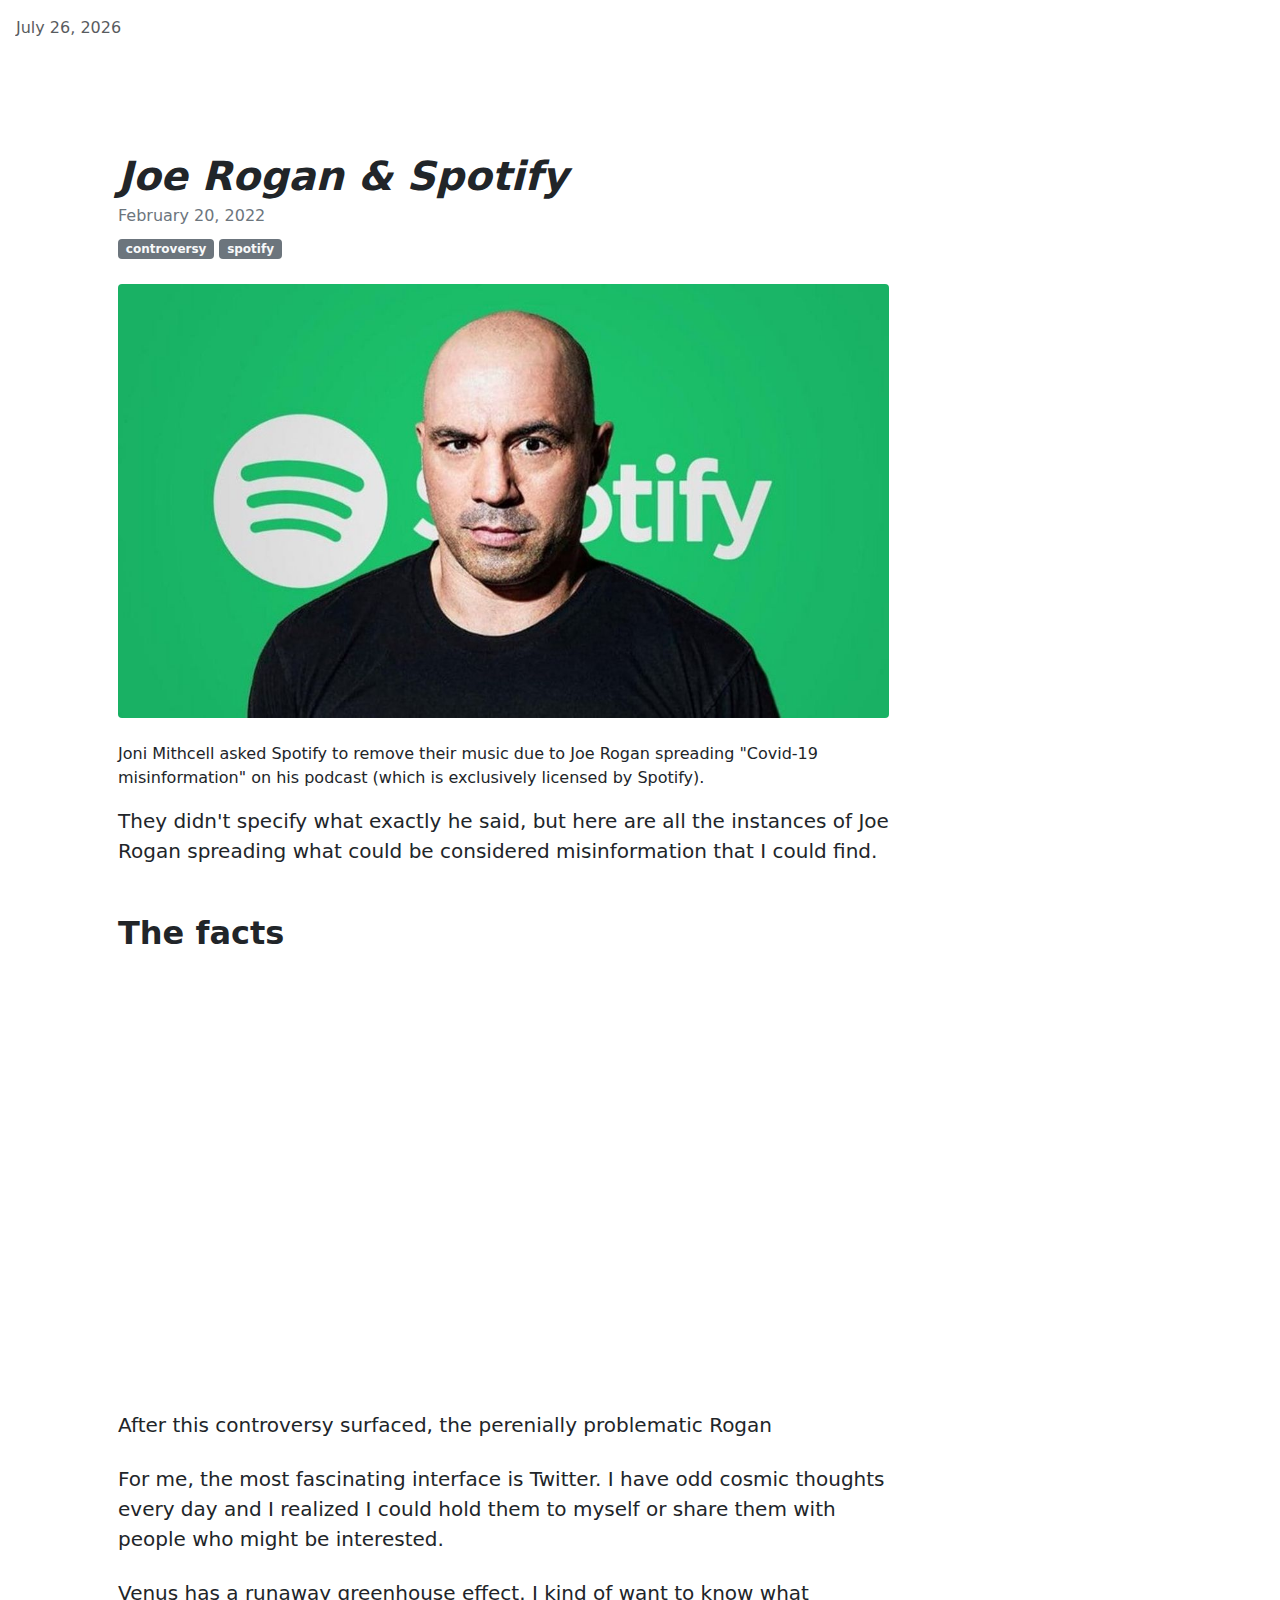
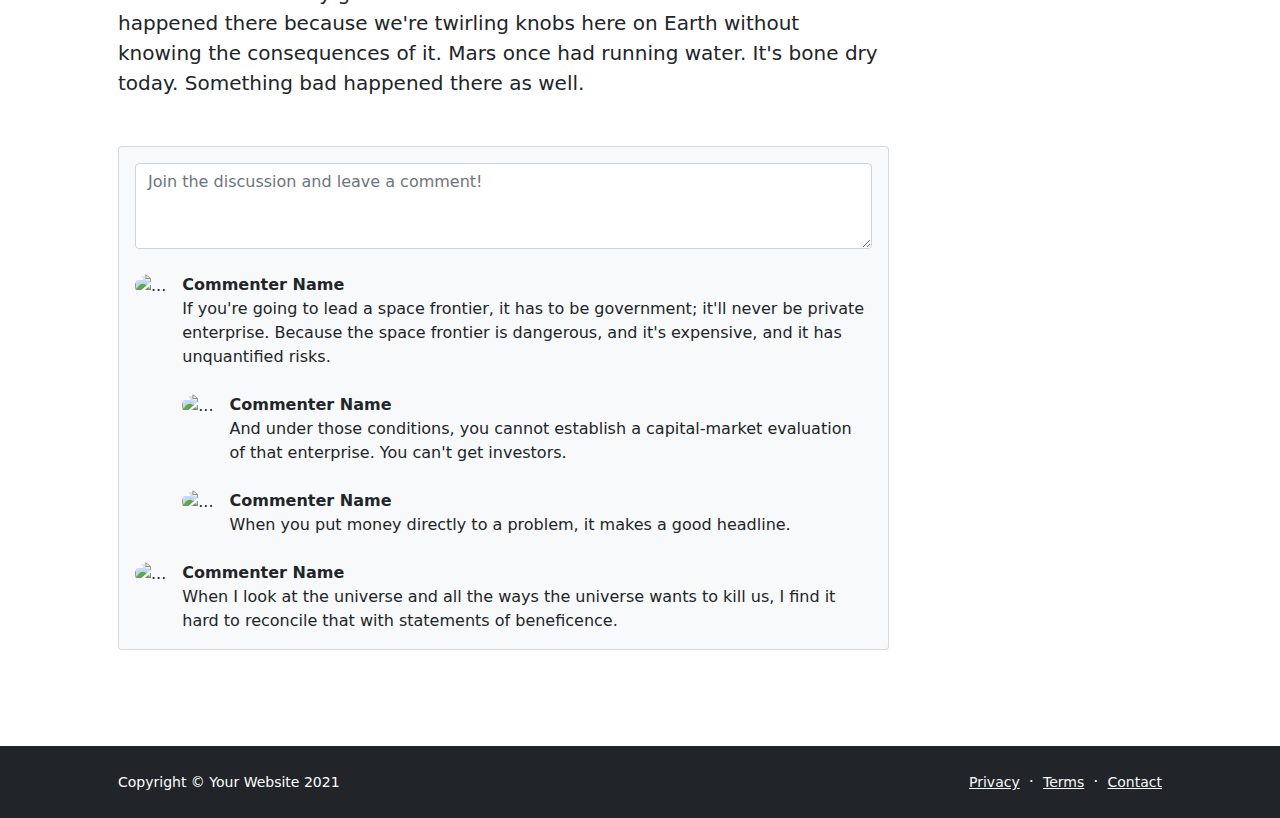
==== 3-1-2022-Joe-Rogan.html @ 2285476a "initial" ====
<!DOCTYPE html>
<html lang="en">
    <head>
        <meta charset="utf-8" />
        <meta name="viewport" content="width=device-width, initial-scale=1, shrink-to-fit=no" />
        <meta name="description" content="" />
        <meta name="author" content="" />
        <title>Joe Rogan and Spotify</title>
        <!-- Favicon-->
        <link rel="icon" type="image/x-icon" href="assets/favicon.ico" />
        <!-- Bootstrap icons-->
        <link href="https://cdn.jsdelivr.net/npm/bootstrap-icons@1.5.0/font/bootstrap-icons.css" rel="stylesheet" />
        <!-- Core theme CSS (includes Bootstrap)-->
        <link href="css/styles.css" rel="stylesheet" />
    </head>
    <body class="d-flex flex-column">
        <div id="top-of-site-pixel-anchor"></div>
        <main class="flex-shrink-0">
            <!-- Navigation-->
            <div class="d-flex flex-row justify-content-between bg-white w-100" id="nav-bar">
              <span id="spanDate" class="opacity-75 mx-3 my-3 "></span>
              <p id="scroll-appear-title" class="h1 my-2 d-none">FABRICE NEWS</p>
              <span id="spanDateClone" style="color:white"></span>
            </div>
            <!-- Page Content-->
            <section class="py-5">
                <div class="container px-5 my-5">
                    <div class="row gx-5">
                        <!-- Article Author -->
                        <!-- <div class="col-lg-3">
                            <div class="d-flex align-items-center mt-lg-5 mb-4">
                                <img class="img-fluid rounded-circle" src="https://dummyimage.com/50x50/ced4da/6c757d.jpg" alt="..." />
                                <div class="ms-3">
                                    <div class="fw-bold">Valerie Luna</div>
                                    <div class="text-muted">News, Business</div>
                                </div>
                            </div>
                        </div> -->

                        <div class="col-lg-9">
                            <!-- Post content-->
                            <article>
                                <!-- Post header-->
                                <header class="mb-4">
                                    <!-- Post title-->
                                    <h2 class="fweight-550 fst-italic fs-1 mb-1">Joe Rogan & Spotify</h2>
                                    <!-- Post meta content-->
                                    <div class="text-muted mb-2">February 20, 2022</div>
                                    <!-- Post categories-->
                                    <a class="badge bg-secondary text-decoration-none link-light" href="#!">controversy</a>
                                    <a class="badge bg-secondary text-decoration-none link-light" href="#!">spotify</a>
                                </header>
                                <!-- Preview image figure-->
                                <figure class="mb-4"><img class="img-fluid rounded" src="assets/rogan-spotify.jpeg" alt="..." /></figure>
                                <!-- Post content-->
                                <section class="mb-5 embed-responsive embed-responsive-16by9">Joni Mithcell asked Spotify to remove their music due to Joe Rogan spreading "Covid-19 misinformation" on his podcast (which is exclusively licensed by Spotify).</p>
                                    <p class="fs-5 mb-4">They didn't specify what exactly he said, but here are all the instances of Joe Rogan spreading what could be considered misinformation that I could find. </p>
                                    <h2 class="fw-bolder mb-4 mt-5">The facts</h2>
                                    <div class="ratio ratio-16x9">
                                      <iframe class="responsive-iframe" src="https://www.youtube.com/embed/tgbNymZ7vqY"></iframe>
                                    </div>
                                    <p class="fs-5 mb-4"> After this controversy surfaced, the perenially problematic Rogan </p>
                                    <p class="fs-5 mb-4">For me, the most fascinating interface is Twitter. I have odd cosmic thoughts every day and I realized I could hold them to myself or share them with people who might be interested.</p>
                                    <p class="fs-5 mb-4">Venus has a runaway greenhouse effect. I kind of want to know what happened there because we're twirling knobs here on Earth without knowing the consequences of it. Mars once had running water. It's bone dry today. Something bad happened there as well.</p>
                                </section>
                            </article>
                            <!-- Comments section-->
                            <section>
                                <div class="card bg-light">
                                    <div class="card-body">
                                        <!-- Comment form-->
                                        <form class="mb-4"><textarea class="form-control" rows="3" placeholder="Join the discussion and leave a comment!"></textarea></form>
                                        <!-- Comment with nested comments-->
                                        <div class="d-flex mb-4">
                                            <!-- Parent comment-->
                                            <div class="flex-shrink-0"><img class="rounded-circle" src="https://dummyimage.com/50x50/ced4da/6c757d.jpg" alt="..." /></div>
                                            <div class="ms-3">
                                                <div class="fw-bold">Commenter Name</div>
                                                If you're going to lead a space frontier, it has to be government; it'll never be private enterprise. Because the space frontier is dangerous, and it's expensive, and it has unquantified risks.
                                                <!-- Child comment 1-->
                                                <div class="d-flex mt-4">
                                                    <div class="flex-shrink-0"><img class="rounded-circle" src="https://dummyimage.com/50x50/ced4da/6c757d.jpg" alt="..." /></div>
                                                    <div class="ms-3">
                                                        <div class="fw-bold">Commenter Name</div>
                                                        And under those conditions, you cannot establish a capital-market evaluation of that enterprise. You can't get investors.
                                                    </div>
                                                </div>
                                                <!-- Child comment 2-->
                                                <div class="d-flex mt-4">
                                                    <div class="flex-shrink-0"><img class="rounded-circle" src="https://dummyimage.com/50x50/ced4da/6c757d.jpg" alt="..." /></div>
                                                    <div class="ms-3">
                                                        <div class="fw-bold">Commenter Name</div>
                                                        When you put money directly to a problem, it makes a good headline.
                                                    </div>
                                                </div>
                                            </div>
                                        </div>
                                        <!-- Single comment-->
                                        <div class="d-flex">
                                            <div class="flex-shrink-0"><img class="rounded-circle" src="https://dummyimage.com/50x50/ced4da/6c757d.jpg" alt="..." /></div>
                                            <div class="ms-3">
                                                <div class="fw-bold">Commenter Name</div>
                                                When I look at the universe and all the ways the universe wants to kill us, I find it hard to reconcile that with statements of beneficence.
                                            </div>
                                        </div>
                                    </div>
                                </div>
                            </section>
                        </div>
                    </div>
                </div>
            </section>
        </main>
        <!-- Footer-->
        <footer class="bg-dark py-4 mt-auto">
            <div class="container px-5">
                <div class="row align-items-center justify-content-between flex-column flex-sm-row">
                    <div class="col-auto"><div class="small m-0 text-white">Copyright &copy; Your Website 2021</div></div>
                    <div class="col-auto">
                        <a class="link-light small" href="#!">Privacy</a>
                        <span class="text-white mx-1">&middot;</span>
                        <a class="link-light small" href="#!">Terms</a>
                        <span class="text-white mx-1">&middot;</span>
                        <a class="link-light small" href="#!">Contact</a>
                    </div>
                </div>
            </div>
        </footer>
        <!-- Bootstrap core JS-->
        <script src="https://cdn.jsdelivr.net/npm/bootstrap@5.1.3/dist/js/bootstrap.bundle.min.js"></script>
        <!-- Core theme JS-->
        <script src="js/scripts.js"></script>
    </body>
</html>
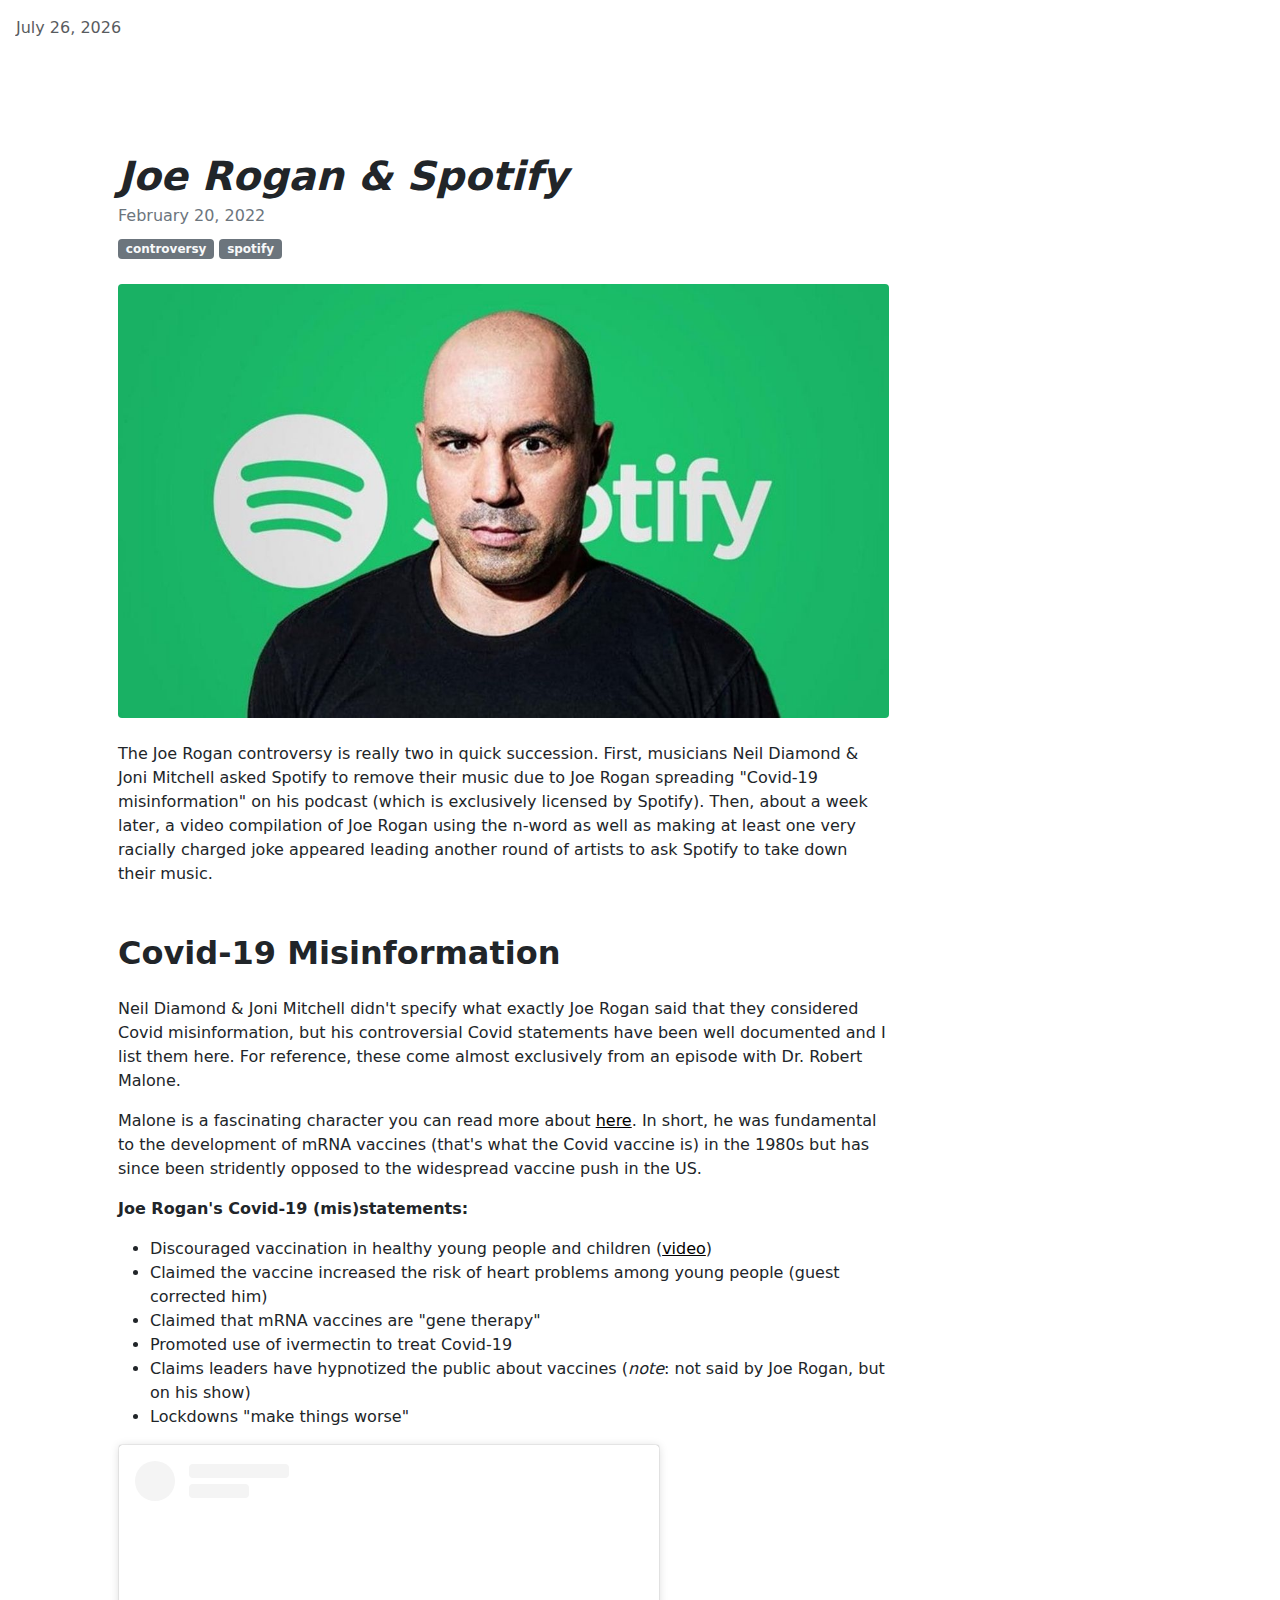
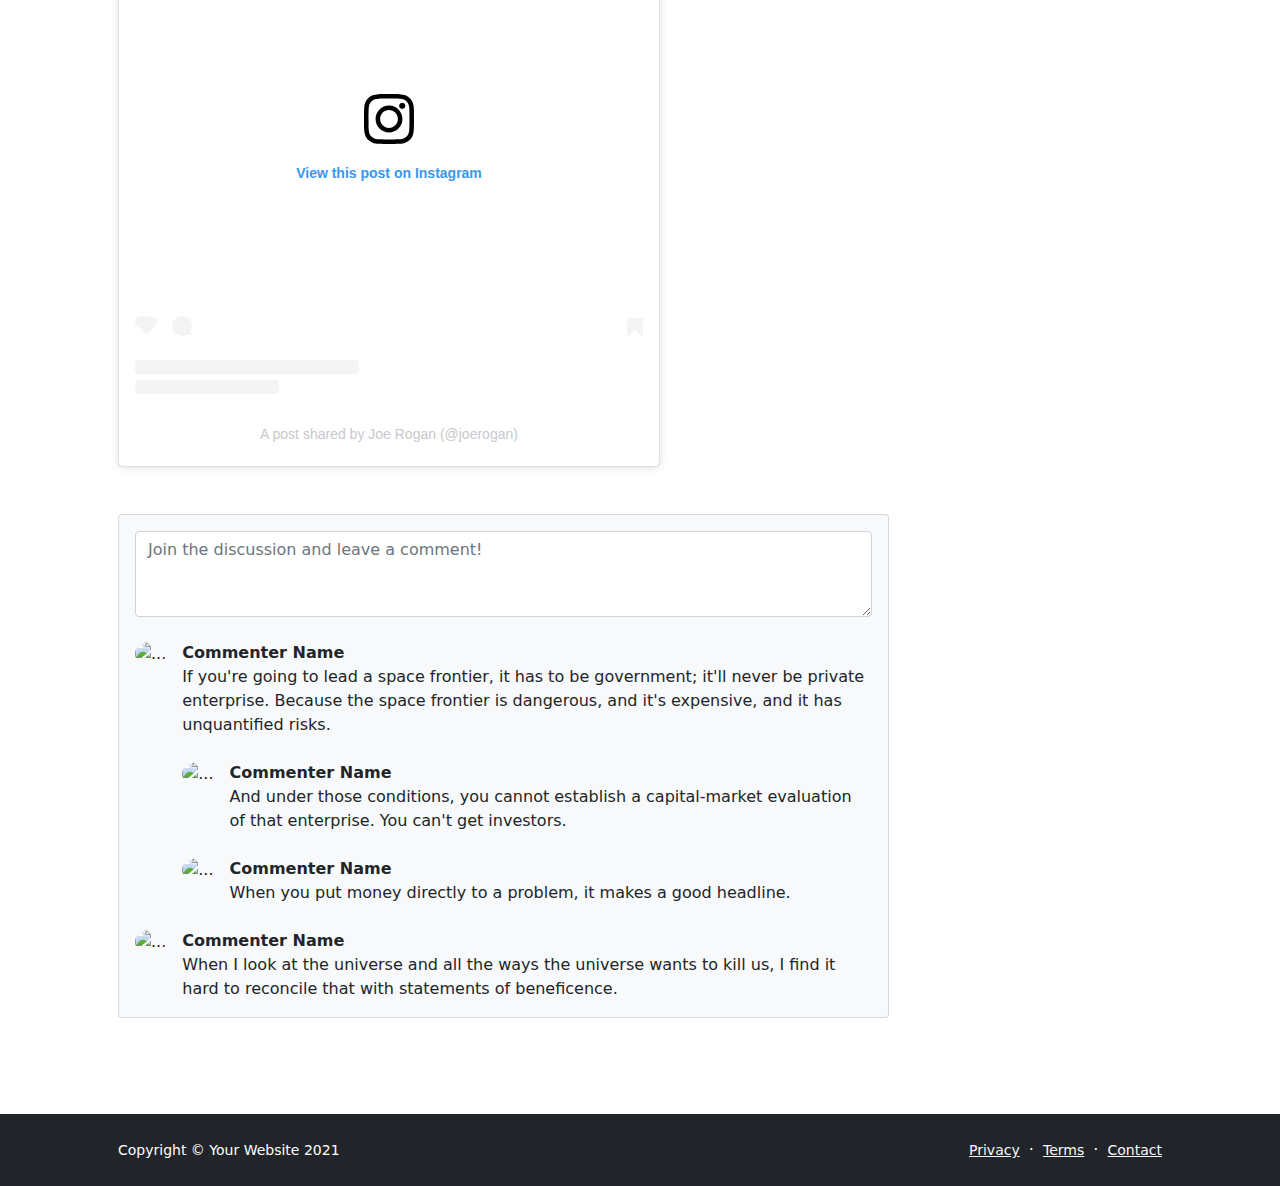
==== commit 0a778d31: "some joe rogan updates" ====
--- a/3-1-2022-Joe-Rogan.html
+++ b/3-1-2022-Joe-Rogan.html
@@ -1,33 +1,35 @@
 <!DOCTYPE html>
 <html lang="en">
-    <head>
-        <meta charset="utf-8" />
-        <meta name="viewport" content="width=device-width, initial-scale=1, shrink-to-fit=no" />
-        <meta name="description" content="" />
-        <meta name="author" content="" />
-        <title>Joe Rogan and Spotify</title>
-        <!-- Favicon-->
-        <link rel="icon" type="image/x-icon" href="assets/favicon.ico" />
-        <!-- Bootstrap icons-->
-        <link href="https://cdn.jsdelivr.net/npm/bootstrap-icons@1.5.0/font/bootstrap-icons.css" rel="stylesheet" />
-        <!-- Core theme CSS (includes Bootstrap)-->
-        <link href="css/styles.css" rel="stylesheet" />
-    </head>
-    <body class="d-flex flex-column">
-        <div id="top-of-site-pixel-anchor"></div>
-        <main class="flex-shrink-0">
-            <!-- Navigation-->
-            <div class="d-flex flex-row justify-content-between bg-white w-100" id="nav-bar">
-              <span id="spanDate" class="opacity-75 mx-3 my-3 "></span>
-              <p id="scroll-appear-title" class="h1 my-2 d-none">FABRICE NEWS</p>
-              <span id="spanDateClone" style="color:white"></span>
-            </div>
-            <!-- Page Content-->
-            <section class="py-5">
-                <div class="container px-5 my-5">
-                    <div class="row gx-5">
-                        <!-- Article Author -->
-                        <!-- <div class="col-lg-3">
+
+<head>
+  <meta charset="utf-8" />
+  <meta name="viewport" content="width=device-width, initial-scale=1, shrink-to-fit=no" />
+  <meta name="description" content="" />
+  <meta name="author" content="" />
+  <title>Joe Rogan and Spotify</title>
+  <!-- Favicon-->
+  <link rel="icon" type="image/x-icon" href="assets/favicon.ico" />
+  <!-- Bootstrap icons-->
+  <link href="https://cdn.jsdelivr.net/npm/bootstrap-icons@1.5.0/font/bootstrap-icons.css" rel="stylesheet" />
+  <!-- Core theme CSS (includes Bootstrap)-->
+  <link href="css/styles.css" rel="stylesheet" />
+</head>
+
+<body class="d-flex flex-column">
+  <div id="top-of-site-pixel-anchor"></div>
+  <main class="flex-shrink-0">
+    <!-- Navigation-->
+    <div class="d-flex flex-row justify-content-between bg-white w-100" id="nav-bar">
+      <span id="spanDate" class="opacity-75 mx-3 my-3 "></span>
+      <p id="scroll-appear-title" class="h1 my-2 d-none">FABRICE NEWS</p>
+      <span id="spanDateClone" style="color:white"></span>
+    </div>
+    <!-- Page Content-->
+    <section class="py-5">
+      <div class="container px-5 my-5">
+        <div class="row gx-5">
+          <!-- Article Author -->
+          <!-- <div class="col-lg-3">
                             <div class="d-flex align-items-center mt-lg-5 mb-4">
                                 <img class="img-fluid rounded-circle" src="https://dummyimage.com/50x50/ced4da/6c757d.jpg" alt="..." />
                                 <div class="ms-3">
@@ -37,98 +39,213 @@
                             </div>
                         </div> -->
 
-                        <div class="col-lg-9">
-                            <!-- Post content-->
-                            <article>
-                                <!-- Post header-->
-                                <header class="mb-4">
-                                    <!-- Post title-->
-                                    <h2 class="fweight-550 fst-italic fs-1 mb-1">Joe Rogan & Spotify</h2>
-                                    <!-- Post meta content-->
-                                    <div class="text-muted mb-2">February 20, 2022</div>
-                                    <!-- Post categories-->
-                                    <a class="badge bg-secondary text-decoration-none link-light" href="#!">controversy</a>
-                                    <a class="badge bg-secondary text-decoration-none link-light" href="#!">spotify</a>
-                                </header>
-                                <!-- Preview image figure-->
-                                <figure class="mb-4"><img class="img-fluid rounded" src="assets/rogan-spotify.jpeg" alt="..." /></figure>
-                                <!-- Post content-->
-                                <section class="mb-5 embed-responsive embed-responsive-16by9">Joni Mithcell asked Spotify to remove their music due to Joe Rogan spreading "Covid-19 misinformation" on his podcast (which is exclusively licensed by Spotify).</p>
-                                    <p class="fs-5 mb-4">They didn't specify what exactly he said, but here are all the instances of Joe Rogan spreading what could be considered misinformation that I could find. </p>
-                                    <h2 class="fw-bolder mb-4 mt-5">The facts</h2>
-                                    <div class="ratio ratio-16x9">
-                                      <iframe class="responsive-iframe" src="https://www.youtube.com/embed/tgbNymZ7vqY"></iframe>
-                                    </div>
-                                    <p class="fs-5 mb-4"> After this controversy surfaced, the perenially problematic Rogan </p>
-                                    <p class="fs-5 mb-4">For me, the most fascinating interface is Twitter. I have odd cosmic thoughts every day and I realized I could hold them to myself or share them with people who might be interested.</p>
-                                    <p class="fs-5 mb-4">Venus has a runaway greenhouse effect. I kind of want to know what happened there because we're twirling knobs here on Earth without knowing the consequences of it. Mars once had running water. It's bone dry today. Something bad happened there as well.</p>
-                                </section>
-                            </article>
-                            <!-- Comments section-->
-                            <section>
-                                <div class="card bg-light">
-                                    <div class="card-body">
-                                        <!-- Comment form-->
-                                        <form class="mb-4"><textarea class="form-control" rows="3" placeholder="Join the discussion and leave a comment!"></textarea></form>
-                                        <!-- Comment with nested comments-->
-                                        <div class="d-flex mb-4">
-                                            <!-- Parent comment-->
-                                            <div class="flex-shrink-0"><img class="rounded-circle" src="https://dummyimage.com/50x50/ced4da/6c757d.jpg" alt="..." /></div>
-                                            <div class="ms-3">
-                                                <div class="fw-bold">Commenter Name</div>
-                                                If you're going to lead a space frontier, it has to be government; it'll never be private enterprise. Because the space frontier is dangerous, and it's expensive, and it has unquantified risks.
-                                                <!-- Child comment 1-->
-                                                <div class="d-flex mt-4">
-                                                    <div class="flex-shrink-0"><img class="rounded-circle" src="https://dummyimage.com/50x50/ced4da/6c757d.jpg" alt="..." /></div>
-                                                    <div class="ms-3">
-                                                        <div class="fw-bold">Commenter Name</div>
-                                                        And under those conditions, you cannot establish a capital-market evaluation of that enterprise. You can't get investors.
-                                                    </div>
-                                                </div>
-                                                <!-- Child comment 2-->
-                                                <div class="d-flex mt-4">
-                                                    <div class="flex-shrink-0"><img class="rounded-circle" src="https://dummyimage.com/50x50/ced4da/6c757d.jpg" alt="..." /></div>
-                                                    <div class="ms-3">
-                                                        <div class="fw-bold">Commenter Name</div>
-                                                        When you put money directly to a problem, it makes a good headline.
-                                                    </div>
-                                                </div>
-                                            </div>
-                                        </div>
-                                        <!-- Single comment-->
-                                        <div class="d-flex">
-                                            <div class="flex-shrink-0"><img class="rounded-circle" src="https://dummyimage.com/50x50/ced4da/6c757d.jpg" alt="..." /></div>
-                                            <div class="ms-3">
-                                                <div class="fw-bold">Commenter Name</div>
-                                                When I look at the universe and all the ways the universe wants to kill us, I find it hard to reconcile that with statements of beneficence.
-                                            </div>
-                                        </div>
-                                    </div>
-                                </div>
-                            </section>
-                        </div>
+          <div class="col-lg-9">
+            <!-- Post content-->
+            <article>
+              <!-- Post header-->
+              <header class="mb-4">
+                <!-- Post title-->
+                <h2 class="fweight-550 fst-italic fs-1 mb-1">Joe Rogan & Spotify</h2>
+                <!-- Post meta content-->
+                <div class="text-muted mb-2">February 20, 2022</div>
+                <!-- Post categories-->
+                <a class="badge bg-secondary text-decoration-none link-light" href="#!">controversy</a>
+                <a class="badge bg-secondary text-decoration-none link-light" href="#!">spotify</a>
+              </header>
+              <!-- Preview image figure-->
+              <figure class="mb-4"><img class="img-fluid rounded" src="assets/rogan-spotify.jpeg" alt="..." /></figure>
+              <!-- Post content-->
+              <section class="mb-5 embed-responsive embed-responsive-16by9">
+                The Joe Rogan controversy is really two in quick succession. First, musicians Neil Diamond & Joni Mitchell asked Spotify to remove their music due to Joe Rogan spreading "Covid-19 misinformation" on his podcast (which is exclusively licensed
+                by Spotify). Then, about a week later, a video compilation of Joe Rogan using the n-word as well as making at least one very racially charged joke appeared leading another round of artists to ask Spotify to take down their music. </p>
+                <h2 class="fw-bolder mb-4 mt-5">Covid-19 Misinformation</h2>
+
+                Neil Diamond & Joni Mitchell didn't specify what exactly Joe Rogan said that they considered Covid misinformation, but his controversial Covid statements have been well documented and I list them here. For reference, these come almost exclusively from an episode with Dr. Robert Malone.
+                <p></p>
+                Malone is a fascinating character you can read more about <a href="https://www.theatlantic.com/science/archive/2021/08/robert-malone-vaccine-inventor-vaccine-skeptic/619734/">here<a>. In short, he was fundamental to the development of mRNA vaccines (that's what the Covid vaccine is) in the 1980s but has since been stridently opposed to the widespread vaccine push in the US.
+                <p></p>
+                <p class='fweight-550'>Joe Rogan's Covid-19 (mis)statements:</p>
+                <ul>
+                  <li> Discouraged vaccination in healthy young people and children (<a href="https://twitter.com/AlexPattyy/status/1387077145156063234?s=20&t=vJPysq-oCw_ACaqs9SF25g">video</a>) </li>
+                  <li> Claimed the vaccine increased the risk of heart problems among young people (guest corrected him)
+                  <li> Claimed that mRNA vaccines are "gene therapy" </li>
+                  <li> Promoted use of ivermectin to treat Covid-19 </li>
+                  <li> Claims leaders have hypnotized the public about vaccines (<i>note</i>: not said by Joe Rogan, but on his show)
+                  <li> Lockdowns "make things worse" </li>
+                </ul>
+
+                <!-- Instagram -->
+                <blockquote class="instagram-media"
+                  data-instgrm-permalink="https://www.instagram.com/tv/CZYQ_nDJi6G/?utm_source=ig_embed&amp;utm_campaign=loading"
+                  data-instgrm-version="14"
+                  style=" background:#FFF; border:0; border-radius:3px; box-shadow:0 0 1px 0 rgba(0,0,0,0.5),0 1px 10px 0 rgba(0,0,0,0.15); margin: 1px; max-width:540px; min-width:326px; padding:0; width:99.375%; width:-webkit-calc(100% - 2px); width:calc(100% - 2px);">
+                  <div style="padding:16px;"> <a
+                      href="https://www.instagram.com/tv/CZYQ_nDJi6G/?utm_source=ig_embed&amp;utm_campaign=loading"
+                      style=" background:#FFFFFF; line-height:0; padding:0 0; text-align:center; text-decoration:none; width:100%;"
+                      target="_blank">
+                      <div style=" display: flex; flex-direction: row; align-items: center;">
+                        <div
+                          style="background-color: #F4F4F4; border-radius: 50%; flex-grow: 0; height: 40px; margin-right: 14px; width: 40px;">
+                        </div>
+                        <div style="display: flex; flex-direction: column; flex-grow: 1; justify-content: center;">
+                          <div
+                            style=" background-color: #F4F4F4; border-radius: 4px; flex-grow: 0; height: 14px; margin-bottom: 6px; width: 100px;">
+                          </div>
+                          <div
+                            style=" background-color: #F4F4F4; border-radius: 4px; flex-grow: 0; height: 14px; width: 60px;">
+                          </div>
+                        </div>
+                      </div>
+                      <div style="padding: 19% 0;"></div>
+                      <div style="display:block; height:50px; margin:0 auto 12px; width:50px;"><svg width="50px"
+                          height="50px" viewBox="0 0 60 60" version="1.1" xmlns="https://www.w3.org/2000/svg"
+                          xmlns:xlink="https://www.w3.org/1999/xlink">
+                          <g stroke="none" stroke-width="1" fill="none" fill-rule="evenodd">
+                            <g transform="translate(-511.000000, -20.000000)" fill="#000000">
+                              <g>
+                                <path
+                                  d="M556.869,30.41 C554.814,30.41 553.148,32.076 553.148,34.131 C553.148,36.186 554.814,37.852 556.869,37.852 C558.924,37.852 560.59,36.186 560.59,34.131 C560.59,32.076 558.924,30.41 556.869,30.41 M541,60.657 C535.114,60.657 530.342,55.887 530.342,50 C530.342,44.114 535.114,39.342 541,39.342 C546.887,39.342 551.658,44.114 551.658,50 C551.658,55.887 546.887,60.657 541,60.657 M541,33.886 C532.1,33.886 524.886,41.1 524.886,50 C524.886,58.899 532.1,66.113 541,66.113 C549.9,66.113 557.115,58.899 557.115,50 C557.115,41.1 549.9,33.886 541,33.886 M565.378,62.101 C565.244,65.022 564.756,66.606 564.346,67.663 C563.803,69.06 563.154,70.057 562.106,71.106 C561.058,72.155 560.06,72.803 558.662,73.347 C557.607,73.757 556.021,74.244 553.102,74.378 C549.944,74.521 548.997,74.552 541,74.552 C533.003,74.552 532.056,74.521 528.898,74.378 C525.979,74.244 524.393,73.757 523.338,73.347 C521.94,72.803 520.942,72.155 519.894,71.106 C518.846,70.057 518.197,69.06 517.654,67.663 C517.244,66.606 516.755,65.022 516.623,62.101 C516.479,58.943 516.448,57.996 516.448,50 C516.448,42.003 516.479,41.056 516.623,37.899 C516.755,34.978 517.244,33.391 517.654,32.338 C518.197,30.938 518.846,29.942 519.894,28.894 C520.942,27.846 521.94,27.196 523.338,26.654 C524.393,26.244 525.979,25.756 528.898,25.623 C532.057,25.479 533.004,25.448 541,25.448 C548.997,25.448 549.943,25.479 553.102,25.623 C556.021,25.756 557.607,26.244 558.662,26.654 C560.06,27.196 561.058,27.846 562.106,28.894 C563.154,29.942 563.803,30.938 564.346,32.338 C564.756,33.391 565.244,34.978 565.378,37.899 C565.522,41.056 565.552,42.003 565.552,50 C565.552,57.996 565.522,58.943 565.378,62.101 M570.82,37.631 C570.674,34.438 570.167,32.258 569.425,30.349 C568.659,28.377 567.633,26.702 565.965,25.035 C564.297,23.368 562.623,22.342 560.652,21.575 C558.743,20.834 556.562,20.326 553.369,20.18 C550.169,20.033 549.148,20 541,20 C532.853,20 531.831,20.033 528.631,20.18 C525.438,20.326 523.257,20.834 521.349,21.575 C519.376,22.342 517.703,23.368 516.035,25.035 C514.368,26.702 513.342,28.377 512.574,30.349 C511.834,32.258 511.326,34.438 511.181,37.631 C511.035,40.831 511,41.851 511,50 C511,58.147 511.035,59.17 511.181,62.369 C511.326,65.562 511.834,67.743 512.574,69.651 C513.342,71.625 514.368,73.296 516.035,74.965 C517.703,76.634 519.376,77.658 521.349,78.425 C523.257,79.167 525.438,79.673 528.631,79.82 C531.831,79.965 532.853,80.001 541,80.001 C549.148,80.001 550.169,79.965 553.369,79.82 C556.562,79.673 558.743,79.167 560.652,78.425 C562.623,77.658 564.297,76.634 565.965,74.965 C567.633,73.296 568.659,71.625 569.425,69.651 C570.167,67.743 570.674,65.562 570.82,62.369 C570.966,59.17 571,58.147 571,50 C571,41.851 570.966,40.831 570.82,37.631">
+                                </path>
+                              </g>
+                            </g>
+                          </g>
+                        </svg></div>
+                      <div style="padding-top: 8px;">
+                        <div
+                          style=" color:#3897f0; font-family:Arial,sans-serif; font-size:14px; font-style:normal; font-weight:550; line-height:18px;">
+                          View this post on Instagram</div>
+                      </div>
+                      <div style="padding: 12.5% 0;"></div>
+                      <div style="display: flex; flex-direction: row; margin-bottom: 14px; align-items: center;">
+                        <div>
+                          <div
+                            style="background-color: #F4F4F4; border-radius: 50%; height: 12.5px; width: 12.5px; transform: translateX(0px) translateY(7px);">
+                          </div>
+                          <div
+                            style="background-color: #F4F4F4; height: 12.5px; transform: rotate(-45deg) translateX(3px) translateY(1px); width: 12.5px; flex-grow: 0; margin-right: 14px; margin-left: 2px;">
+                          </div>
+                          <div
+                            style="background-color: #F4F4F4; border-radius: 50%; height: 12.5px; width: 12.5px; transform: translateX(9px) translateY(-18px);">
+                          </div>
+                        </div>
+                        <div style="margin-left: 8px;">
+                          <div
+                            style=" background-color: #F4F4F4; border-radius: 50%; flex-grow: 0; height: 20px; width: 20px;">
+                          </div>
+                          <div
+                            style=" width: 0; height: 0; border-top: 2px solid transparent; border-left: 6px solid #f4f4f4; border-bottom: 2px solid transparent; transform: translateX(16px) translateY(-4px) rotate(30deg)">
+                          </div>
+                        </div>
+                        <div style="margin-left: auto;">
+                          <div
+                            style=" width: 0px; border-top: 8px solid #F4F4F4; border-right: 8px solid transparent; transform: translateY(16px);">
+                          </div>
+                          <div
+                            style=" background-color: #F4F4F4; flex-grow: 0; height: 12px; width: 16px; transform: translateY(-4px);">
+                          </div>
+                          <div
+                            style=" width: 0; height: 0; border-top: 8px solid #F4F4F4; border-left: 8px solid transparent; transform: translateY(-4px) translateX(8px);">
+                          </div>
+                        </div>
+                      </div>
+                      <div
+                        style="display: flex; flex-direction: column; flex-grow: 1; justify-content: center; margin-bottom: 24px;">
+                        <div
+                          style=" background-color: #F4F4F4; border-radius: 4px; flex-grow: 0; height: 14px; margin-bottom: 6px; width: 224px;">
+                        </div>
+                        <div
+                          style=" background-color: #F4F4F4; border-radius: 4px; flex-grow: 0; height: 14px; width: 144px;">
+                        </div>
+                      </div>
+                    </a>
+                    <p
+                      style=" color:#c9c8cd; font-family:Arial,sans-serif; font-size:14px; line-height:17px; margin-bottom:0; margin-top:8px; overflow:hidden; padding:8px 0 7px; text-align:center; text-overflow:ellipsis; white-space:nowrap;">
+                      <a href="https://www.instagram.com/tv/CZYQ_nDJi6G/?utm_source=ig_embed&amp;utm_campaign=loading"
+                        style=" color:#c9c8cd; font-family:Arial,sans-serif; font-size:14px; font-style:normal; font-weight:normal; line-height:17px; text-decoration:none;"
+                        target="_blank">A post shared by Joe Rogan (@joerogan)</a></p>
+                  </div>
+                </blockquote>
+                <script async src="http://www.instagram.com/embed.js"></script>
+              </section>
+            </article>
+
+            <!-- Comments section-->
+            <section>
+              <div class="card bg-light">
+                <div class="card-body">
+                  <!-- Comment form-->
+                  <form class="mb-4"><textarea class="form-control" rows="3"
+                      placeholder="Join the discussion and leave a comment!"></textarea></form>
+                  <!-- Comment with nested comments-->
+                  <div class="d-flex mb-4">
+                    <!-- Parent comment-->
+                    <div class="flex-shrink-0"><img class="rounded-circle"
+                        src="https://dummyimage.com/50x50/ced4da/6c757d.jpg" alt="..." /></div>
+                    <div class="ms-3">
+                      <div class="fw-bold">Commenter Name</div>
+                      If you're going to lead a space frontier, it has to be government; it'll never be private
+                      enterprise. Because the space frontier is dangerous, and it's expensive, and it has unquantified
+                      risks.
+                      <!-- Child comment 1-->
+                      <div class="d-flex mt-4">
+                        <div class="flex-shrink-0"><img class="rounded-circle"
+                            src="https://dummyimage.com/50x50/ced4da/6c757d.jpg" alt="..." /></div>
+                        <div class="ms-3">
+                          <div class="fw-bold">Commenter Name</div>
+                          And under those conditions, you cannot establish a capital-market evaluation of that
+                          enterprise. You can't get investors.
+                        </div>
+                      </div>
+                      <!-- Child comment 2-->
+                      <div class="d-flex mt-4">
+                        <div class="flex-shrink-0"><img class="rounded-circle"
+                            src="https://dummyimage.com/50x50/ced4da/6c757d.jpg" alt="..." /></div>
+                        <div class="ms-3">
+                          <div class="fw-bold">Commenter Name</div>
+                          When you put money directly to a problem, it makes a good headline.
+                        </div>
+                      </div>
                     </div>
+                  </div>
+                  <!-- Single comment-->
+                  <div class="d-flex">
+                    <div class="flex-shrink-0"><img class="rounded-circle"
+                        src="https://dummyimage.com/50x50/ced4da/6c757d.jpg" alt="..." /></div>
+                    <div class="ms-3">
+                      <div class="fw-bold">Commenter Name</div>
+                      When I look at the universe and all the ways the universe wants to kill us, I find it hard to
+                      reconcile that with statements of beneficence.
+                    </div>
+                  </div>
                 </div>
+              </div>
             </section>
-        </main>
-        <!-- Footer-->
-        <footer class="bg-dark py-4 mt-auto">
-            <div class="container px-5">
-                <div class="row align-items-center justify-content-between flex-column flex-sm-row">
-                    <div class="col-auto"><div class="small m-0 text-white">Copyright &copy; Your Website 2021</div></div>
-                    <div class="col-auto">
-                        <a class="link-light small" href="#!">Privacy</a>
-                        <span class="text-white mx-1">&middot;</span>
-                        <a class="link-light small" href="#!">Terms</a>
-                        <span class="text-white mx-1">&middot;</span>
-                        <a class="link-light small" href="#!">Contact</a>
-                    </div>
-                </div>
-            </div>
-        </footer>
-        <!-- Bootstrap core JS-->
-        <script src="https://cdn.jsdelivr.net/npm/bootstrap@5.1.3/dist/js/bootstrap.bundle.min.js"></script>
-        <!-- Core theme JS-->
-        <script src="js/scripts.js"></script>
-    </body>
-</html>
+          </div>
+        </div>
+      </div>
+    </section>
+  </main>
+  <!-- Footer-->
+  <footer class="bg-dark py-4 mt-auto">
+    <div class="container px-5">
+      <div class="row align-items-center justify-content-between flex-column flex-sm-row">
+        <div class="col-auto">
+          <div class="small m-0 text-white">Copyright &copy; Your Website 2021</div>
+        </div>
+        <div class="col-auto">
+          <a class="link-light small" href="#!">Privacy</a>
+          <span class="text-white mx-1">&middot;</span>
+          <a class="link-light small" href="#!">Terms</a>
+          <span class="text-white mx-1">&middot;</span>
+          <a class="link-light small" href="#!">Contact</a>
+        </div>
+      </div>
+    </div>
+  </footer>
+  <!-- Bootstrap core JS-->
+  <script src="https://cdn.jsdelivr.net/npm/bootstrap@5.1.3/dist/js/bootstrap.bundle.min.js"></script>
+  <!-- Core theme JS-->
+  <script src="js/scripts.js"></script>
+</body>
+
+</html>